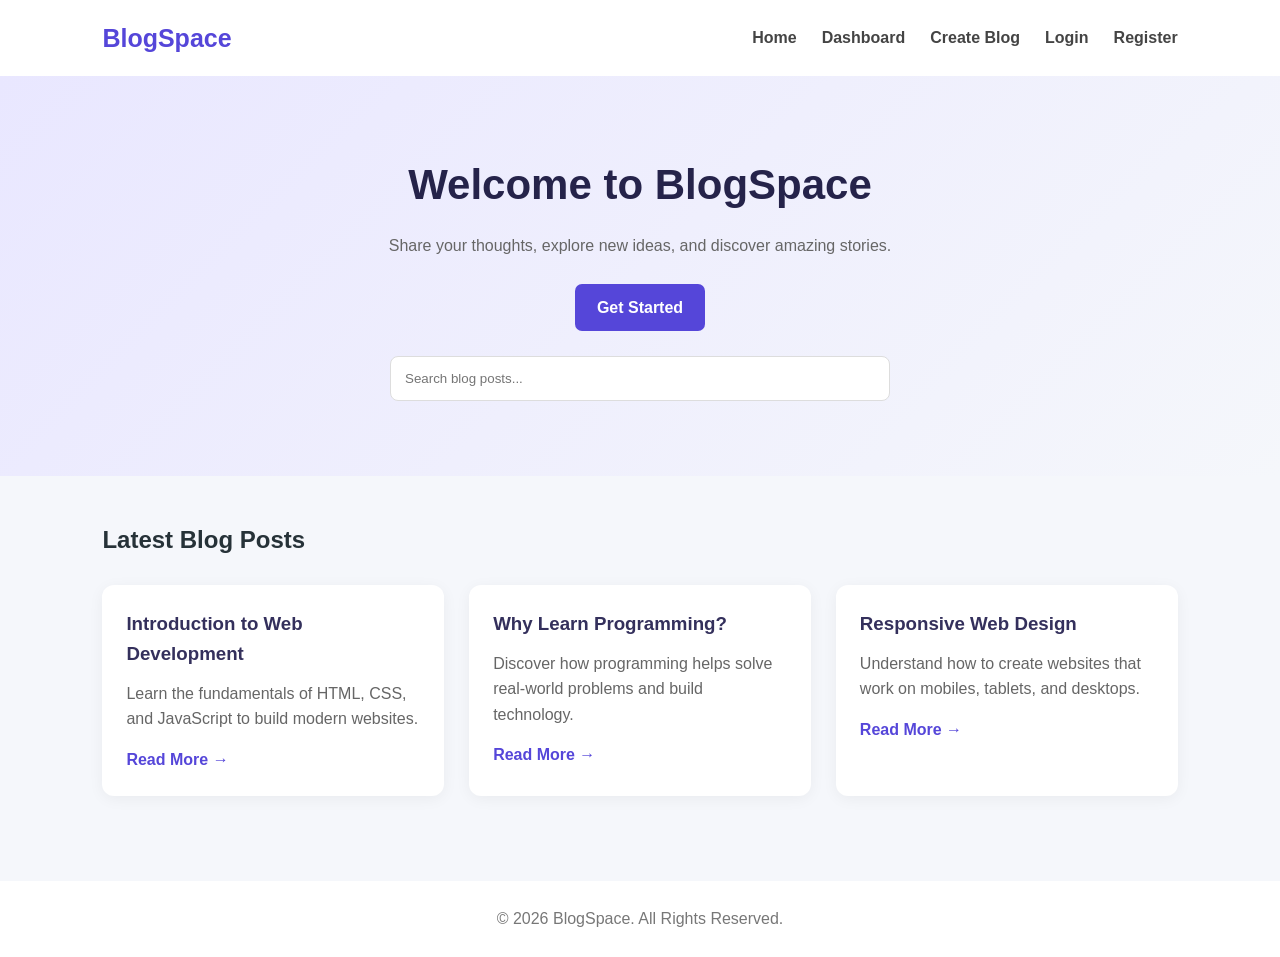
==== index.html @ 366208b1 "Add files via upload" ====
<!DOCTYPE html>
<html lang="en">
<head>
    <meta charset="UTF-8">
    <meta name="viewport" content="width=device-width, initial-scale=1.0">
    <title>BlogSpace | Home</title>
    <link rel="stylesheet" href="css/style.css">
</head>
<body>

    <!-- Navigation -->
    <nav class="navbar">
        <div class="logo">BlogSpace</div>

        <div class="nav-links">
    <a href="index.html">Home</a>
    <a href="dashboard.html">Dashboard</a>
    <a href="create-blog.html">Create Blog</a>
    <a href="login.html">Login</a>
    <a href="register.html">Register</a>
</div>
    </nav>

    <!-- Hero Section -->
    <section class="hero">
        <h1>Welcome to BlogSpace</h1>

        <p>
            Share your thoughts, explore new ideas,
            and discover amazing stories.
        </p>

        <a href="register.html" class="btn">
            Get Started
        </a>

        <br>

        <input
            type="text"
            id="searchInput"
            class="search-box"
            placeholder="Search blog posts..."
        >
    </section>

    <!-- Blog Section -->
    <section class="container">

        <h2 class="section-title">Latest Blog Posts</h2>

        <div class="blog-grid" id="blogContainer">

            <div class="blog-card">
                <h3>Introduction to Web Development</h3>
                <p>
                    Learn the fundamentals of HTML, CSS,
                    and JavaScript to build modern websites.
                </p>
                <a href="#" class="read-more">Read More →</a>
            </div>

            <div class="blog-card">
                <h3>Why Learn Programming?</h3>
                <p>
                    Discover how programming helps solve
                    real-world problems and build technology.
                </p>
                <a href="#" class="read-more">Read More →</a>
            </div>

            <div class="blog-card">
                <h3>Responsive Web Design</h3>
                <p>
                    Understand how to create websites
                    that work on mobiles, tablets, and desktops.
                </p>
                <a href="#" class="read-more">Read More →</a>
            </div>

        </div>

    </section>

    <!-- Footer -->
    <footer>
        <p>© 2026 BlogSpace. All Rights Reserved.</p>
    </footer>

    <script src="js/script.js"></script>

</body>
</html>
---- css/style.css ----
/* General Styling */
* {
    margin: 0;
    padding: 0;
    box-sizing: border-box;
}

body {
    font-family: Arial, sans-serif;
    background: #f5f7fb;
    color: #263238;
    line-height: 1.6;
}

a {
    text-decoration: none;
    color: inherit;
}

button, input, textarea {
    font-family: inherit;
}

/* Navigation Bar */
.navbar {
    background: white;
    padding: 18px 8%;
    display: flex;
    justify-content: space-between;
    align-items: center;
    box-shadow: 0 2px 10px rgba(0,0,0,0.06);
}

.logo {
    font-size: 25px;
    font-weight: bold;
    color: #5546d9;
}

.nav-links {
    display: flex;
    align-items: center;
    gap: 25px;
}

.nav-links a {
    font-weight: 600;
    color: #444;
}

.nav-links a:hover {
    color: #5546d9;
}

/* Buttons */
.btn {
    display: inline-block;
    padding: 11px 22px;
    border: none;
    border-radius: 7px;
    background: #5546d9;
    color: white;
    font-weight: bold;
    cursor: pointer;
}

.btn:hover {
    background: #4032b5;
}

.btn-outline {
    background: transparent;
    border: 1px solid #5546d9;
    color: #5546d9;
}

/* Home Page */
.hero {
    padding: 75px 8%;
    text-align: center;
    background: linear-gradient(135deg, #e9e7ff, #f5f7fb);
}

.hero h1 {
    font-size: 42px;
    margin-bottom: 15px;
    color: #25234a;
}

.hero p {
    color: #666;
    margin-bottom: 25px;
}

.search-box {
    width: 100%;
    max-width: 500px;
    padding: 14px;
    border: 1px solid #ddd;
    border-radius: 8px;
    margin-top: 25px;
    outline: none;
}

/* Blog Cards */
.container {
    padding: 45px 8%;
}

.section-title {
    margin-bottom: 25px;
}

.blog-grid {
    display: grid;
    grid-template-columns: repeat(3, 1fr);
    gap: 25px;
}

.blog-card {
    background: white;
    padding: 24px;
    border-radius: 12px;
    box-shadow: 0 3px 15px rgba(0,0,0,0.05);
}

.blog-card h3 {
    margin-bottom: 12px;
    color: #34305c;
}

.blog-card p {
    color: #666;
    margin-bottom: 15px;
}

.read-more {
    color: #5546d9;
    font-weight: bold;
}

/* Forms */
.form-container {
    max-width: 430px;
    margin: 60px auto;
    padding: 35px;
    background: white;
    border-radius: 12px;
    box-shadow: 0 4px 20px rgba(0,0,0,0.07);
}

.form-container h2 {
    text-align: center;
    margin-bottom: 25px;
}

.form-group {
    margin-bottom: 18px;
}

.form-group label {
    display: block;
    margin-bottom: 7px;
    font-weight: bold;
}

.form-group input,
.form-group textarea {
    width: 100%;
    padding: 12px;
    border: 1px solid #ddd;
    border-radius: 7px;
    outline: none;
}

.form-group input:focus,
.form-group textarea:focus {
    border-color: #5546d9;
}

.form-container .btn {
    width: 100%;
}

/* Dashboard */
.dashboard-header {
    padding: 35px 8%;
    background: white;
}

.dashboard-actions {
    margin: 25px 0;
    display: flex;
    gap: 15px;
}

/* Create Blog */
.blog-editor {
    max-width: 750px;
    margin: 40px auto;
    padding: 30px;
    background: white;
    border-radius: 12px;
}

/* Footer */
footer {
    text-align: center;
    padding: 25px;
    color: #777;
    background: white;
    margin-top: 40px;
}

/* Responsive Design */
@media (max-width: 768px) {
    .navbar {
        flex-direction: column;
        gap: 15px;
    }

    .nav-links {
        flex-wrap: wrap;
        justify-content: center;
        gap: 15px;
    }

    .hero h1 {
        font-size: 30px;
    }

    .blog-grid {
        grid-template-columns: 1fr;
    }

    .container {
        padding: 30px 5%;
    }

    .dashboard-actions {
        flex-wrap: wrap;
    }
}

/* Create Blog Page */

.blog-editor h2 {
    text-align: center;
    margin-bottom: 25px;
    color: #34305c;
}

.blog-editor textarea {
    resize: vertical;
    min-height: 180px;
}

.blog-editor select:focus {
    outline: 1px solid #5546d9;
}

#blogMessage {
    margin-top: 15px;
    text-align: center;
    font-weight: bold;
}
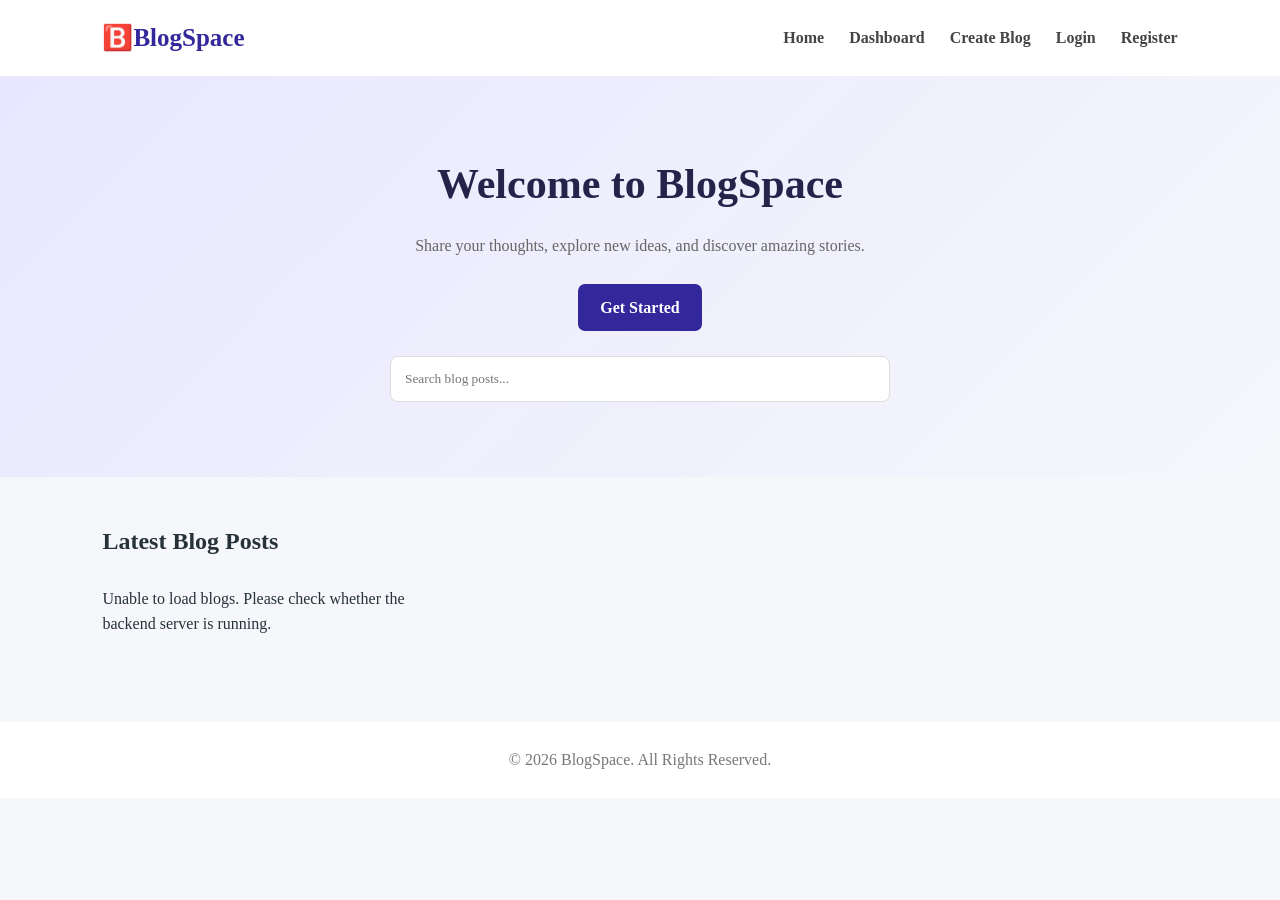
==== commit 8b06b9dc: "Complete BlogSpace database integration frontend" ====
--- a/index.html
+++ b/index.html
@@ -1,94 +1,163 @@
-
-<!DOCTYPE html>
-<html lang="en">
-<head>
-    <meta charset="UTF-8">
-    <meta name="viewport" content="width=device-width, initial-scale=1.0">
-    <title>BlogSpace | Home</title>
-    <link rel="stylesheet" href="css/style.css">
-</head>
-<body>
-
-    <!-- Navigation -->
-    <nav class="navbar">
-        <div class="logo">BlogSpace</div>
-
-        <div class="nav-links">
-    <a href="index.html">Home</a>
-    <a href="dashboard.html">Dashboard</a>
-    <a href="create-blog.html">Create Blog</a>
-    <a href="login.html">Login</a>
-    <a href="register.html">Register</a>
-</div>
-    </nav>
-
-    <!-- Hero Section -->
-    <section class="hero">
-        <h1>Welcome to BlogSpace</h1>
-
-        <p>
-            Share your thoughts, explore new ideas,
-            and discover amazing stories.
-        </p>
-
-        <a href="register.html" class="btn">
-            Get Started
-        </a>
-
-        <br>
-
-        <input
-            type="text"
-            id="searchInput"
-            class="search-box"
-            placeholder="Search blog posts..."
-        >
-    </section>
-
-    <!-- Blog Section -->
-    <section class="container">
-
-        <h2 class="section-title">Latest Blog Posts</h2>
-
-        <div class="blog-grid" id="blogContainer">
-
-            <div class="blog-card">
-                <h3>Introduction to Web Development</h3>
-                <p>
-                    Learn the fundamentals of HTML, CSS,
-                    and JavaScript to build modern websites.
-                </p>
-                <a href="#" class="read-more">Read More →</a>
-            </div>
-
-            <div class="blog-card">
-                <h3>Why Learn Programming?</h3>
-                <p>
-                    Discover how programming helps solve
-                    real-world problems and build technology.
-                </p>
-                <a href="#" class="read-more">Read More →</a>
-            </div>
-
-            <div class="blog-card">
-                <h3>Responsive Web Design</h3>
-                <p>
-                    Understand how to create websites
-                    that work on mobiles, tablets, and desktops.
-                </p>
-                <a href="#" class="read-more">Read More →</a>
-            </div>
-
-        </div>
-
-    </section>
-
-    <!-- Footer -->
-    <footer>
-        <p>© 2026 BlogSpace. All Rights Reserved.</p>
-    </footer>
-
-    <script src="js/script.js"></script>
-
-</body>
-</html>
+
+<!DOCTYPE html>
+<html lang="en">
+<head>
+    <meta charset="UTF-8">
+    <meta name="viewport" content="width=device-width, initial-scale=1.0">
+    <title>BlogSpace | Home</title>
+    <link rel="stylesheet" href="css/style.css">
+</head>
+<body>
+
+    <!-- Navigation -->
+    <nav class="navbar">
+        <div class="logo">🅱️BlogSpace</div>
+
+        <div class="nav-links">
+            <a href="index.html">Home</a>
+            <a href="dashboard.html">Dashboard</a>
+            <a href="create-blog.html">Create Blog</a>
+            <a href="login.html">Login</a>
+            <a href="register.html">Register</a>
+        </div>
+    </nav>
+
+    <!-- Hero Section -->
+    <section class="hero">
+        <h1>Welcome to BlogSpace</h1>
+
+        <p>
+            Share your thoughts, explore new ideas,
+            and discover amazing stories.
+        </p>
+
+        <a href="register.html" class="btn">
+            Get Started
+        </a>
+
+        <br>
+
+        <input
+            type="text"
+            id="searchInput"
+            class="search-box"
+            placeholder="Search blog posts..."
+        >
+    </section>
+
+    <!-- Blog Section -->
+    <section class="container">
+
+        <h2 class="section-title">Latest Blog Posts</h2>
+
+        <div class="blog-grid" id="blogContainer">
+            <p>Loading blog posts...</p>
+        </div>
+
+    </section>
+
+    <!-- Footer -->
+    <footer>
+        <p>© 2026 BlogSpace. All Rights Reserved.</p>
+    </footer>
+
+    <script>
+        const API_URL = 'http://localhost:5000/api/blogs';
+
+        let allBlogs = [];
+
+        const blogContainer = document.getElementById('blogContainer');
+        const searchInput = document.getElementById('searchInput');
+
+        // Fetch blogs from MySQL through the backend
+        async function loadBlogs() {
+            try {
+                const response = await fetch(API_URL);
+
+                if (!response.ok) {
+                    throw new Error('Unable to fetch blogs');
+                }
+
+                const data = await response.json();
+
+                allBlogs = data.blogs || [];
+
+                displayBlogs(allBlogs);
+
+            } catch (error) {
+                console.error('Error:', error);
+
+                blogContainer.innerHTML =
+                    '<p>Unable to load blogs. Please check whether the backend server is running.</p>';
+            }
+        }
+
+        // Display blogs
+        function displayBlogs(blogs) {
+
+            blogContainer.innerHTML = '';
+
+            if (blogs.length === 0) {
+                blogContainer.innerHTML =
+                    '<p>No blog posts found.</p>';
+                return;
+            }
+
+            blogs.forEach(blog => {
+
+                const card = document.createElement('div');
+                card.className = 'blog-card';
+
+                const title = document.createElement('h3');
+                title.textContent = blog.title;
+
+                const category = document.createElement('p');
+                category.textContent = 'Category: ' + blog.category;
+
+                const content = document.createElement('p');
+                const shortContent = blog.content.length > 120
+                    ? blog.content.substring(0, 120) + '...'
+                    : blog.content;
+
+                content.textContent = shortContent;
+
+                const author = document.createElement('p');
+                author.textContent = 'By ' + blog.author;
+
+                const readMore = document.createElement('a');
+                readMore.href = 'blog-details.html?id=' + encodeURIComponent(blog.id);
+                readMore.className = 'read-more';
+                readMore.textContent = 'Read More →';
+
+                card.appendChild(title);
+                card.appendChild(category);
+                card.appendChild(content);
+                card.appendChild(author);
+                card.appendChild(readMore);
+
+                blogContainer.appendChild(card);
+
+            });
+        }
+
+        // Search blogs
+        searchInput.addEventListener('input', function () {
+
+            const searchText = this.value.toLowerCase();
+
+            const filteredBlogs = allBlogs.filter(blog =>
+                blog.title.toLowerCase().includes(searchText) ||
+                blog.category.toLowerCase().includes(searchText) ||
+                blog.content.toLowerCase().includes(searchText) ||
+                blog.author.toLowerCase().includes(searchText)
+            );
+
+            displayBlogs(filteredBlogs);
+        });
+
+        // Load blogs when page opens
+        loadBlogs();
+    </script>
+
+</body>
+</html>
--- a/css/style.css
+++ b/css/style.css
@@ -1,267 +1,268 @@
-
-/* General Styling */
-* {
-    margin: 0;
-    padding: 0;
-    box-sizing: border-box;
-}
-
-body {
-    font-family: Arial, sans-serif;
-    background: #f5f7fb;
-    color: #263238;
-    line-height: 1.6;
-}
-
-a {
-    text-decoration: none;
-    color: inherit;
-}
-
-button, input, textarea {
-    font-family: inherit;
-}
-
-/* Navigation Bar */
-.navbar {
-    background: white;
-    padding: 18px 8%;
-    display: flex;
-    justify-content: space-between;
-    align-items: center;
-    box-shadow: 0 2px 10px rgba(0,0,0,0.06);
-}
-
-.logo {
-    font-size: 25px;
-    font-weight: bold;
-    color: #5546d9;
-}
-
-.nav-links {
-    display: flex;
-    align-items: center;
-    gap: 25px;
-}
-
-.nav-links a {
-    font-weight: 600;
-    color: #444;
-}
-
-.nav-links a:hover {
-    color: #5546d9;
-}
-
-/* Buttons */
-.btn {
-    display: inline-block;
-    padding: 11px 22px;
-    border: none;
-    border-radius: 7px;
-    background: #5546d9;
-    color: white;
-    font-weight: bold;
-    cursor: pointer;
-}
-
-.btn:hover {
-    background: #4032b5;
-}
-
-.btn-outline {
-    background: transparent;
-    border: 1px solid #5546d9;
-    color: #5546d9;
-}
-
-/* Home Page */
-.hero {
-    padding: 75px 8%;
-    text-align: center;
-    background: linear-gradient(135deg, #e9e7ff, #f5f7fb);
-}
-
-.hero h1 {
-    font-size: 42px;
-    margin-bottom: 15px;
-    color: #25234a;
-}
-
-.hero p {
-    color: #666;
-    margin-bottom: 25px;
-}
-
-.search-box {
-    width: 100%;
-    max-width: 500px;
-    padding: 14px;
-    border: 1px solid #ddd;
-    border-radius: 8px;
-    margin-top: 25px;
-    outline: none;
-}
-
-/* Blog Cards */
-.container {
-    padding: 45px 8%;
-}
-
-.section-title {
-    margin-bottom: 25px;
-}
-
-.blog-grid {
-    display: grid;
-    grid-template-columns: repeat(3, 1fr);
-    gap: 25px;
-}
-
-.blog-card {
-    background: white;
-    padding: 24px;
-    border-radius: 12px;
-    box-shadow: 0 3px 15px rgba(0,0,0,0.05);
-}
-
-.blog-card h3 {
-    margin-bottom: 12px;
-    color: #34305c;
-}
-
-.blog-card p {
-    color: #666;
-    margin-bottom: 15px;
-}
-
-.read-more {
-    color: #5546d9;
-    font-weight: bold;
-}
-
-/* Forms */
-.form-container {
-    max-width: 430px;
-    margin: 60px auto;
-    padding: 35px;
-    background: white;
-    border-radius: 12px;
-    box-shadow: 0 4px 20px rgba(0,0,0,0.07);
-}
-
-.form-container h2 {
-    text-align: center;
-    margin-bottom: 25px;
-}
-
-.form-group {
-    margin-bottom: 18px;
-}
-
-.form-group label {
-    display: block;
-    margin-bottom: 7px;
-    font-weight: bold;
-}
-
-.form-group input,
-.form-group textarea {
-    width: 100%;
-    padding: 12px;
-    border: 1px solid #ddd;
-    border-radius: 7px;
-    outline: none;
-}
-
-.form-group input:focus,
-.form-group textarea:focus {
-    border-color: #5546d9;
-}
-
-.form-container .btn {
-    width: 100%;
-}
-
-/* Dashboard */
-.dashboard-header {
-    padding: 35px 8%;
-    background: white;
-}
-
-.dashboard-actions {
-    margin: 25px 0;
-    display: flex;
-    gap: 15px;
-}
-
-/* Create Blog */
-.blog-editor {
-    max-width: 750px;
-    margin: 40px auto;
-    padding: 30px;
-    background: white;
-    border-radius: 12px;
-}
-
-/* Footer */
-footer {
-    text-align: center;
-    padding: 25px;
-    color: #777;
-    background: white;
-    margin-top: 40px;
-}
-
-/* Responsive Design */
-@media (max-width: 768px) {
-    .navbar {
-        flex-direction: column;
-        gap: 15px;
-    }
-
-    .nav-links {
-        flex-wrap: wrap;
-        justify-content: center;
-        gap: 15px;
-    }
-
-    .hero h1 {
-        font-size: 30px;
-    }
-
-    .blog-grid {
-        grid-template-columns: 1fr;
-    }
-
-    .container {
-        padding: 30px 5%;
-    }
-
-    .dashboard-actions {
-        flex-wrap: wrap;
-    }
-}
-
-/* Create Blog Page */
-
-.blog-editor h2 {
-    text-align: center;
-    margin-bottom: 25px;
-    color: #34305c;
-}
-
-.blog-editor textarea {
-    resize: vertical;
-    min-height: 180px;
-}
-
-.blog-editor select:focus {
-    outline: 1px solid #5546d9;
-}
-
-#blogMessage {
-    margin-top: 15px;
-    text-align: center;
-    font-weight: bold;
-}
+
+/* General Styling */
+* {
+    margin: 0;
+    padding: 0;
+    box-sizing: border-box;
+}
+
+body {
+    font-family: 'Times New Roman', Times, serif;
+    background: #f5f7fb;
+    color: #263238;
+    line-height: 1.6;
+    font-size: 16px;
+}
+
+a {
+    text-decoration: none;
+    color: inherit;
+}
+
+button, input, textarea {
+    font-family: inherit;
+}
+
+/* Navigation Bar */
+.navbar {
+    background: white;
+    padding: 18px 8%;
+    display: flex;
+    justify-content: space-between;
+    align-items: center;
+    box-shadow: 0 2px 10px rgba(0,0,0,0.06);
+}
+
+.logo {
+    font-size: 25px;
+    font-weight: bold;
+    color: #33279c;
+}
+
+.nav-links {
+    display: flex;
+    align-items: center;
+    gap: 25px;
+}
+
+.nav-links a {
+    font-weight: 600;
+    color: #444;
+}
+
+.nav-links a:hover {
+    color: #33279c;
+}
+
+/* Buttons */
+.btn {
+    display: inline-block;
+    padding: 11px 22px;
+    border: none;
+    border-radius: 7px;
+    background: #33279c;
+    color: white;
+    font-weight: bold;
+    cursor: pointer;
+}
+
+.btn:hover {
+    background: #33279c;
+}
+
+.btn-outline {
+    background: transparent;
+    border: 1px solid #060323;
+    color: #33279c;
+}
+
+/* Home Page */
+.hero {
+    padding: 75px 8%;
+    text-align: center;
+    background: linear-gradient(135deg, #e9e7ff, #f5f7fb);
+}
+
+.hero h1 {
+    font-size: 42px;
+    margin-bottom: 15px;
+    color: #25234a;
+}
+
+.hero p {
+    color: #666;
+    margin-bottom: 25px;
+}
+
+.search-box {
+    width: 100%;
+    max-width: 500px;
+    padding: 14px;
+    border: 1px solid #ddd;
+    border-radius: 8px;
+    margin-top: 25px;
+    outline: none;
+}
+
+/* Blog Cards */
+.container {
+    padding: 45px 8%;
+}
+
+.section-title {
+    margin-bottom: 25px;
+}
+
+.blog-grid {
+    display: grid;
+    grid-template-columns: repeat(3, 1fr);
+    gap: 25px;
+}
+
+.blog-card {
+    background: white;
+    padding: 24px;
+    border-radius: 12px;
+    box-shadow: 0 3px 15px rgba(0,0,0,0.05);
+}
+
+.blog-card h3 {
+    margin-bottom: 12px;
+    color: #34305c;
+}
+
+.blog-card p {
+    color: #666;
+    margin-bottom: 15px;
+}
+
+.read-more {
+    color: #33279c;
+    font-weight: bold;
+}
+
+/* Forms */
+.form-container {
+    max-width: 430px;
+    margin: 60px auto;
+    padding: 35px;
+    background: white;
+    border-radius: 12px;
+    box-shadow: 0 4px 20px rgba(0,0,0,0.07);
+}
+
+.form-container h2 {
+    text-align: center;
+    margin-bottom: 25px;
+}
+
+.form-group {
+    margin-bottom: 18px;
+}
+
+.form-group label {
+    display: block;
+    margin-bottom: 7px;
+    font-weight: bold;
+}
+
+.form-group input,
+.form-group textarea {
+    width: 100%;
+    padding: 12px;
+    border: 1px solid #ddd;
+    border-radius: 7px;
+    outline: none;
+}
+
+.form-group input:focus,
+.form-group textarea:focus {
+    border-color: #33279c;
+}
+
+.form-container .btn {
+    width: 100%;
+}
+
+/* Dashboard */
+.dashboard-header {
+    padding: 35px 8%;
+    background: white;
+}
+
+.dashboard-actions {
+    margin: 25px 0;
+    display: flex;
+    gap: 15px;
+}
+
+/* Create Blog */
+.blog-editor {
+    max-width: 750px;
+    margin: 40px auto;
+    padding: 30px;
+    background: white;
+    border-radius: 12px;
+}
+
+/* Footer */
+footer {
+    text-align: center;
+    padding: 25px;
+    color: #777;
+    background: white;
+    margin-top: 40px;
+}
+
+/* Responsive Design */
+@media (max-width: 768px) {
+    .navbar {
+        flex-direction: column;
+        gap: 15px;
+    }
+
+    .nav-links {
+        flex-wrap: wrap;
+        justify-content: center;
+        gap: 15px;
+    }
+
+    .hero h1 {
+        font-size: 30px;
+    }
+
+    .blog-grid {
+        grid-template-columns: 1fr;
+    }
+
+    .container {
+        padding: 30px 5%;
+    }
+
+    .dashboard-actions {
+        flex-wrap: wrap;
+    }
+}
+
+/* Create Blog Page */
+
+.blog-editor h2 {
+    text-align: center;
+    margin-bottom: 25px;
+    color: #34305c;
+}
+
+.blog-editor textarea {
+    resize: vertical;
+    min-height: 180px;
+}
+
+.blog-editor select:focus {
+    outline: 1px solid #33279c;
+}
+
+#blogMessage {
+    margin-top: 15px;
+    text-align: center;
+    font-weight: bold;
+}
